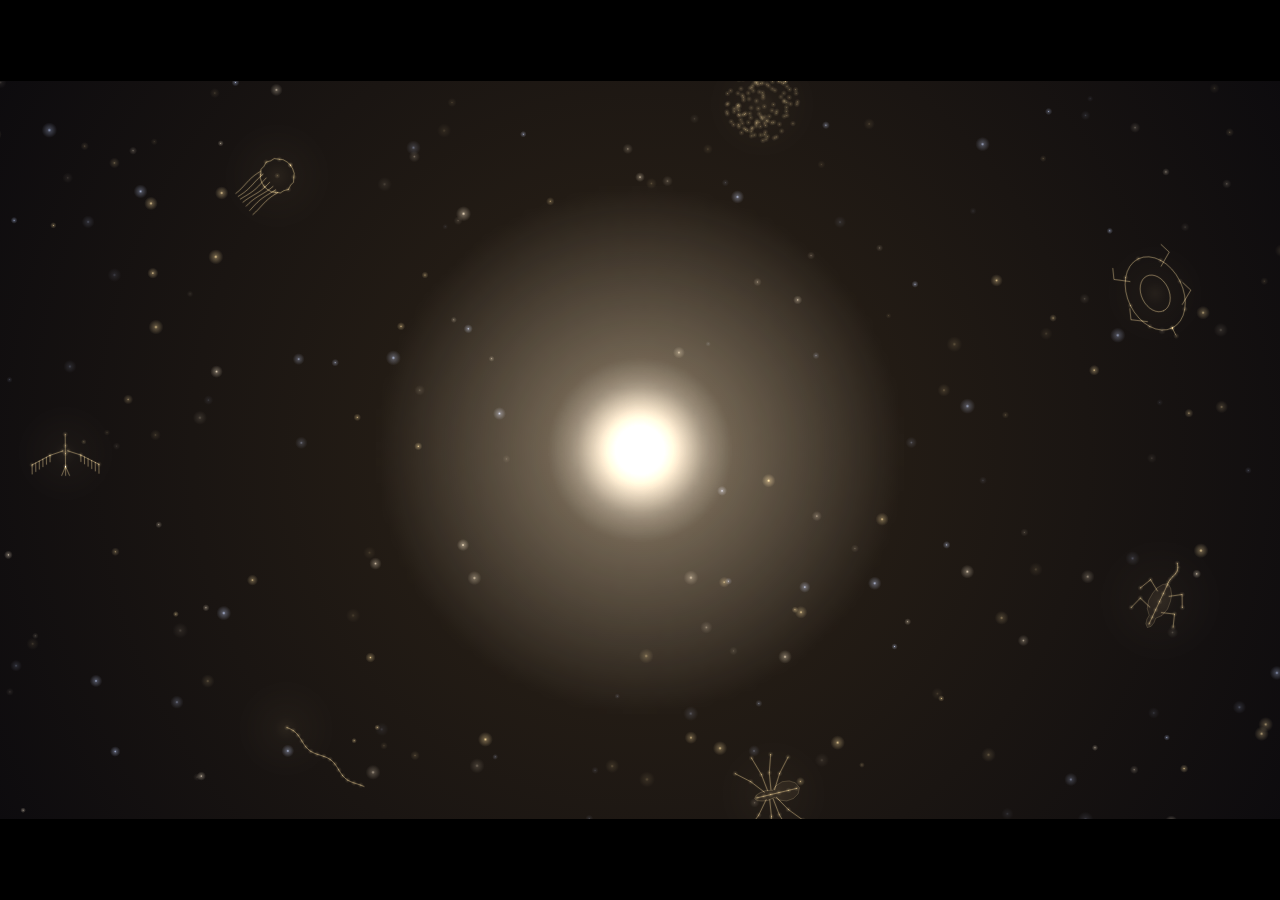
==== index.html @ 72fc94ed "v2.4 · point 2 : les sous-factions En plus de son type, chaque village a sa sous-faction (factions.j" ====
<!DOCTYPE html>
<html lang="fr">
<head>
  <meta charset="UTF-8">
  <meta name="viewport" content="width=device-width, initial-scale=1, viewport-fit=cover, user-scalable=no">
  <meta name="theme-color" content="#000000">
  <title>Le Vide</title>
  <link rel="stylesheet" href="style.css">
</head>
<body class="launching">
  <canvas id="view"></canvas>
  <div id="vignette" aria-hidden="true"></div>

  <div id="intro" class="hidden" aria-hidden="true">
    <div class="title">le vide</div>
    <div class="hint">
      <span class="for-mouse">maintiens le clic pour te déplacer</span>
      <span class="for-touch">maintiens le doigt pour te déplacer</span>
    </div>
  </div>

  <div id="hud" class="hidden">
    <div id="light"><span class="glyph">✦</span><span id="light-amount">0</span></div>
    <div id="light-rate"><span id="rate-amount">0,0</span> / s<span id="place"></span></div>
    <div id="echoes" class="hidden"><span class="glyph">◆</span><span id="echo-amount">0</span></div>
    <div id="memories" class="hidden"><span class="glyph">✧</span><span id="memory-amount">0</span></div>
    <div id="war" class="hidden"></div>
  </div>

  <div id="boss" class="hidden" aria-live="polite">
    <div class="boss-name" id="boss-name"></div>
    <div class="boss-seals" id="boss-seals"></div>
    <div class="boss-stagger"><span id="boss-stagger"></span></div>
  </div>

  <div id="orders" class="hidden" role="group" aria-label="Ordres de l’armée">
    <span class="orders-label">armée</span>
    <button type="button" data-posture="garde" title="Garder le territoire (G)">garder</button>
    <button type="button" data-posture="escorte" title="Escorter ta lumière (E)">escorter</button>
    <button type="button" data-posture="chasse" title="Chasser les ombres au loin (C)">chasser</button>
    <button type="button" data-posture="siege" class="hidden" title="Assiéger la base d’ombre ou le colosse le plus proche (B)">assiéger</button>
  </div>

  <button id="pulse-btn" class="hidden" type="button" aria-label="Pulsation (Espace)">
    <svg viewBox="0 0 64 64" aria-hidden="true">
      <circle class="track" cx="32" cy="32" r="29"></circle>
      <circle class="ring" id="pulse-ring" cx="32" cy="32" r="29"></circle>
    </svg>
    <span class="core"></span>
    <span class="key">espace</span>
  </button>

  <!-- Capacités de la lumière : un bouton chacune, au-dessus de la pulsation, dès qu'elle est acquise. -->
  <div id="abilities">
    <button type="button" class="ability hidden" data-ability="dash" title="Ruée (Maj)" aria-label="Ruée (Maj)">»</button>
    <button type="button" class="ability hidden" data-ability="beacon" title="Fanal (F)" aria-label="Fanal (F)">✧</button>
    <button type="button" class="ability hidden" data-ability="recall" title="Retour (R)" aria-label="Retour (R)">⌂</button>
  </div>

  <aside id="shop" class="hidden" aria-label="Améliorations">
    <nav id="shop-tabs"></nav>
    <ol id="shop-list"></ol>
  </aside>

  <div id="toast" aria-live="polite"></div>

  <div id="zone-banner" aria-live="polite">
    <div class="zone-name" id="zone-name"></div>
    <div class="zone-desc" id="zone-desc"></div>
  </div>

  <div id="map" class="overlay" hidden>
    <div class="map-card" role="dialog" aria-label="Carte">
      <div class="map-view">
        <canvas id="map-canvas"></canvas>
        <div id="map-actions" class="map-actions" hidden>
          <div class="map-actions-head"><span id="exp-target"></span><button id="exp-close" type="button" aria-label="Fermer">×</button></div>
          <div class="map-actions-row">
            <button id="exp-scouts" type="button">éclaireurs</button>
            <button id="exp-scholars" type="button" hidden>érudits</button>
            <label class="exp-escort"><input id="exp-escort" type="checkbox"> escorte</label>
          </div>
          <div class="map-actions-row" id="exp-colons"></div>
          <div class="map-actions-row" id="exp-sappers"></div>
          <div id="exp-status" class="exp-status"></div>
        </div>
      </div>
      <div id="map-legend" class="map-legend"></div>
      <div class="menu-actions">
        <span class="version">régions explorées · M pour fermer</span>
        <button id="map-close" type="button">fermer</button>
      </div>
    </div>
  </div>

  <button id="map-btn" class="hidden" type="button" aria-label="Carte (M)" title="Carte (M)"><span></span></button>

  <div id="away" class="overlay" hidden>
    <div class="menu-card" role="dialog" aria-label="Pendant ton absence">
      <h2>Pendant ton absence</h2>
      <p class="version" id="away-duration"></p>
      <ul id="away-lines" class="away-lines"></ul>
      <div class="menu-actions">
        <span></span>
        <button id="away-close" type="button">reprendre</button>
      </div>
    </div>
  </div>

  <button id="menu-btn" type="button" aria-label="Menu" aria-expanded="false"><span></span></button>

  <div id="menu" hidden>
    <div class="menu-card" role="dialog" aria-label="Menu">
      <h1>Le Vide</h1>
      <p class="version">version <span id="version"></span></p>

      <dl class="controls">
        <dt>se déplacer</dt><dd>maintenir le clic ou le doigt · ZQSD, WASD ou flèches</dd>
        <dt>pulsation</dt><dd>Espace ou le bouton rond</dd>
        <dt>acheter</dt><dd>clic ou touches 1 à 9 · Tab : onglet suivant</dd>
        <dt>armée</dt><dd>G garder · E escorter · C chasser · B assiéger</dd>
        <dt>carte</dt><dd>M</dd>
        <dt>zoom</dt><dd>molette, deux doigts, + / −</dd>
        <dt>capacités</dt><dd>Maj ruée · F fanal · R retour</dd>
        <dt>expéditions</dt><dd>toucher un point de la carte (le repaire d’un colosse : des érudits pour l’étudier)</dd>
        <dt>tableaux</dt><dd>un toucher, Échap ou Espace pour passer</dd>
        <dt>menu</dt><dd>Échap</dd>
      </dl>

      <div class="sound-row">
        <button id="sound-toggle" type="button">son : activé</button>
        <input id="sound-volume" type="range" min="0" max="1" step="0.05" aria-label="Volume">
      </div>
      <div class="sound-row">
        <button id="shake-toggle" type="button">secousses, éclairs : normaux</button>
        <button id="cinema-toggle" type="button">tableaux : joués</button>
      </div>

      <details class="journal transfer">
        <summary>sauvegarde · exporter, importer</summary>
        <textarea id="transfer-code" rows="3" spellcheck="false" autocomplete="off"
          placeholder="colle ici un code de sauvegarde"></textarea>
        <div class="transfer-row">
          <button id="export-btn" type="button">exporter</button>
          <button id="import-btn" type="button">importer</button>
          <span id="transfer-status" aria-live="polite"></span>
        </div>
      </details>

      <details class="journal">
        <summary id="journal-title">journal</summary>
        <ol id="journal-list"></ol>
      </details>

      <details class="journal" id="tableaux" hidden>
        <summary id="tableaux-title">tableaux</summary>
        <div id="tableaux-list" class="tableaux-list"></div>
      </details>

      <p id="menu-stats" class="menu-stats"></p>
      <p id="save-status" class="save-status"></p>

      <div class="menu-actions">
        <button id="menu-reset" type="button" class="danger">recommencer</button>
        <button id="menu-close" type="button">reprendre</button>
      </div>
    </div>
  </div>

  <!-- Logique pure (testée par tests/run.js) -->
  <!-- Tableaux (cinématiques) : par-dessus tout, le temps qu'ils jouent. -->
  <canvas id="cinema" hidden></canvas>

  <script src="src/core/vide.js"></script>
  <script src="src/core/util.js"></script>
  <script src="src/core/config.js"></script>
  <script src="src/core/state.js"></script>
  <script src="src/core/wallet.js"></script>
  <script src="src/core/catalog.js"></script>
  <script src="src/core/upgrades.js"></script>
  <script src="src/core/stats.js"></script>
  <script src="src/core/economy.js"></script>
  <script src="src/core/territory.js"></script>
  <script src="src/core/villages.js"></script>
  <script src="src/core/factions.js"></script>
  <script src="src/core/zones.js"></script>
  <script src="src/core/buildings.js"></script>
  <script src="src/core/ouvrages.js"></script>
  <script src="src/core/structures.js"></script>
  <script src="src/core/plan.js"></script>
  <script src="src/core/walls.js"></script>
  <script src="src/core/field.js"></script>
  <script src="src/core/garden.js"></script>
  <script src="src/core/species.js"></script>
  <script src="src/core/grid.js"></script>
  <script src="src/core/colony.js"></script>
  <script src="src/core/steward.js"></script>
  <script src="src/core/roads.js"></script>
  <script src="src/core/trade.js"></script>
  <script src="src/core/cities.js"></script>
  <script src="src/core/expeditions.js"></script>
  <script src="src/core/abilities.js"></script>
  <script src="src/core/nests.js"></script>
  <script src="src/core/war.js"></script>
  <script src="src/core/engines.js"></script>
  <script src="src/core/shadows.js"></script>
  <script src="src/core/combat.js"></script>
  <script src="src/core/colossi.js"></script>
  <script src="src/core/colossus.js"></script>
  <script src="src/core/beasts.js"></script>
  <script src="src/core/allies.js"></script>
  <script src="src/core/lore.js"></script>
  <script src="src/core/renaissance.js"></script>
  <script src="src/core/sim.js"></script>
  <script src="src/core/offline.js"></script>
  <script src="src/core/save.js"></script>

  <!-- Navigateur : affichage, contrôles, interface -->
  <script src="src/app/settings.js"></script>
  <script src="src/app/render.js"></script>
  <script src="src/app/draw-territory.js"></script>
  <script src="src/app/draw-roads.js"></script>
  <script src="src/app/draw-colony.js"></script>
  <script src="src/app/draw-structures.js"></script>
  <script src="src/app/draw-walls.js"></script>
  <script src="src/app/draw-combat.js"></script>
  <script src="src/app/draw-colossus.js"></script>
  <script src="src/app/draw-beasts.js"></script>
  <script src="src/app/draw-abilities.js"></script>
  <script src="src/app/draw-nests.js"></script>
  <script src="src/app/draw-engines.js"></script>
  <script src="src/app/input.js"></script>
  <script src="src/app/ui.js"></script>
  <script src="src/app/storage.js"></script>
  <script src="src/app/menu.js"></script>
  <script src="src/app/away.js"></script>
  <script src="src/app/map.js"></script>
  <script src="src/app/audio.js"></script>
  <script src="src/app/intro.js"></script>
  <script src="src/app/scenes.js"></script>
  <script src="src/app/cinema.js"></script>
  <script src="src/app/main.js"></script>
</body>
</html>
---- style.css ----
:root {
  --bg: #000;
  --text: rgba(255, 255, 255, 0.82);
  --dim: rgba(255, 255, 255, 0.45);
  --faint: rgba(255, 255, 255, 0.12);
  --light: #e8f4ff;
  --rare: #ffd98a;
}

* { box-sizing: border-box; }

html, body {
  margin: 0;
  height: 100%;
  overflow: hidden;
  background: var(--bg);
  color: var(--text);
  font-family: system-ui, -apple-system, "Segoe UI", sans-serif;
  font-weight: 300;
  letter-spacing: 0.04em;
  user-select: none;
  -webkit-user-select: none;
  -webkit-tap-highlight-color: transparent;
}

.hidden {
  opacity: 0 !important;
  pointer-events: none !important;
}

[hidden] { display: none !important; }

button { font: inherit; letter-spacing: inherit; }

/* --- Ambiance --- */

#vignette {
  position: fixed;
  inset: 0;
  pointer-events: none;
  background: radial-gradient(ellipse at center, transparent 55%, rgba(0, 0, 0, 0.55) 100%);
}

#cinema {
  position: fixed;
  inset: 0;
  width: 100%;
  height: 100%;
  z-index: 1000;
  background: #000;
  cursor: pointer;
  touch-action: none;
}

.tableaux-list {
  display: flex;
  flex-wrap: wrap;
  gap: 6px;
  margin-top: 8px;
}

#intro {
  position: fixed;
  inset: 0;
  text-align: center;
  pointer-events: none;
  transition: opacity 2.5s ease;
}

#intro .title {
  position: absolute;
  left: 0;
  right: 0;
  top: 22%;
  font-size: clamp(1.8rem, 6vw, 3rem);
  font-weight: 200;
  letter-spacing: 0.6em;
  margin-right: -0.6em; /* compense l'espacement après la dernière lettre pour bien centrer */
  color: var(--light);
  opacity: 0.75;
  animation: intro-title 5s ease both;
}

#intro .hint {
  position: absolute;
  left: 0;
  right: 0;
  bottom: 24%;
  font-size: 0.85rem;
  color: var(--dim);
  animation: intro-hint 6s ease both;
}

#intro.returning .hint { display: none; }

/* Pendant l'éveil (animation de lancement), seule la scène compte. */
body.launching > :not(#view):not(#vignette):not(#cinema) {
  opacity: 0 !important;
  pointer-events: none !important;
}
body.launching #intro .title,
body.launching #intro .hint { animation: none; }

/* Pendant une dispersion, l'interface s'efface ; seul le message reste, dans le noir. */
body.dispersing > :not(#view):not(#vignette):not(#toast):not(#cinema) {
  opacity: 0 !important;
  pointer-events: none !important;
  transition: opacity 0.5s ease !important;
}

#intro .for-touch { display: none; }

@media (hover: none) {
  #intro .for-mouse { display: none; }
  #intro .for-touch { display: inline; }
}

@keyframes intro-title {
  from { opacity: 0; letter-spacing: 0.9em; }
  to { opacity: 0.75; }
}

@keyframes intro-hint {
  0%, 45% { opacity: 0; }
  100% { opacity: 1; }
}

/* --- Compteur de lumière --- */

#hud {
  position: fixed;
  top: max(18px, env(safe-area-inset-top));
  left: max(22px, env(safe-area-inset-left));
  pointer-events: none;
  transition: opacity 2.5s ease;
}

#light {
  font-size: 1.7rem;
  color: var(--light);
  text-shadow: 0 0 18px rgba(214, 234, 255, 0.45);
  font-variant-numeric: tabular-nums;
}

#light .glyph {
  font-size: 0.75em;
  margin-right: 0.45em;
  opacity: 0.6;
}

#light-rate {
  margin-top: 2px;
  font-size: 0.8rem;
  color: var(--dim);
  font-variant-numeric: tabular-nums;
}

/* Le village où l'on se trouve, et ses ressources. */
#place:not(:empty)::before { content: ' · '; }
#place .res { margin-left: 0.6em; }

#echoes {
  margin-top: 6px;
  font-size: 1rem;
  color: #c9b4ff;
  text-shadow: 0 0 14px rgba(150, 100, 255, 0.5);
  font-variant-numeric: tabular-nums;
  transition: opacity 2s ease;
}

#memories {
  margin-top: 4px;
  font-size: 1rem;
  color: #ffe2a6;
  text-shadow: 0 0 14px rgba(255, 210, 140, 0.5);
  font-variant-numeric: tabular-nums;
  transition: opacity 2s ease;
}

/* La guerre, une fois ouverte : un mot, discret. */
#war {
  margin-top: 6px;
  font-size: 0.75rem;
  letter-spacing: 0.08em;
  color: #a98be0;
  text-shadow: 0 0 12px rgba(130, 80, 230, 0.5);
  transition: opacity 2s ease;
}

#memories .glyph,
#echoes .glyph {
  font-size: 0.75em;
  margin-right: 0.5em;
  opacity: 0.7;
}

/* --- Combat contre un colosse --- */

#boss {
  position: fixed;
  top: max(16px, env(safe-area-inset-top));
  left: 50%;
  transform: translateX(-50%);
  width: min(320px, calc(100% - 200px));
  text-align: center;
  pointer-events: none;
  transition: opacity 1.5s ease;
}

.boss-name {
  font-size: 0.95rem;
  letter-spacing: 0.35em;
  margin-right: -0.35em;
  color: #ffe2a6;
  text-shadow: 0 0 14px rgba(255, 210, 140, 0.5);
}

.boss-seals {
  margin-top: 4px;
  font-size: 0.8rem;
  letter-spacing: 0.4em;
  color: #ffe2a6;
}

.boss-seals .broken { opacity: 0.25; }
.boss-seals .active { text-shadow: 0 0 8px #ffd98a; }
.boss-seals .veiled { opacity: 0.45; color: #a9b0cf; }

/* Jauge : quand elle est pleine, le colosse plie le genou. */
.boss-stagger {
  height: 2px;
  margin-top: 6px;
  background: rgba(255, 255, 255, 0.1);
  border-radius: 2px;
  overflow: hidden;
}

.boss-stagger span {
  display: block;
  height: 100%;
  width: 0;
  background: #ffe2a6;
  transition: width 0.2s;
}

/* --- Ordres de l'armée --- */

#orders {
  position: fixed;
  top: calc(max(18px, env(safe-area-inset-top)) + 124px);
  left: max(22px, env(safe-area-inset-left));
  display: flex;
  align-items: center;
  gap: 2px;
  font-size: 0.75rem;
  transition: opacity 2s ease;
}

.orders-label {
  margin-right: 6px;
  color: var(--dim);
}

#orders button {
  padding: 3px 8px;
  border: 1px solid transparent;
  border-radius: 999px;
  background: none;
  color: var(--dim);
  cursor: pointer;
}

#orders button:hover { color: var(--text); }
#orders button.active { color: var(--text); border-color: rgba(255, 240, 200, 0.4); }

/* --- Pulsation --- */

#pulse-btn {
  position: fixed;
  left: max(22px, env(safe-area-inset-left));
  bottom: max(22px, env(safe-area-inset-bottom));
  width: 64px;
  height: 64px;
  padding: 0;
  border: 0;
  border-radius: 50%;
  background: rgba(0, 0, 0, 0.5);
  color: var(--dim);
  cursor: pointer;
  transition: opacity 2.5s ease;
}

/* Capacités : de petits boutons ronds, en colonne au-dessus de la pulsation ; la recharge remplit le cercle. */
#abilities {
  position: fixed;
  left: calc(max(22px, env(safe-area-inset-left)) + 11px);
  bottom: calc(max(22px, env(safe-area-inset-bottom)) + 74px);
  display: flex;
  flex-direction: column-reverse;
  gap: 8px;
}

.ability {
  --ready: 1;
  width: 42px;
  height: 42px;
  padding: 0;
  border: 1px solid var(--faint);
  border-radius: 50%;
  background:
    conic-gradient(rgba(214, 234, 255, 0.16) calc(var(--ready) * 360deg), transparent 0),
    rgba(0, 0, 0, 0.5);
  color: var(--dim);
  font-size: 1rem;
  cursor: pointer;
  transition: opacity 1.5s ease, color 0.3s;
}

.ability.hidden,
#orders button.hidden { display: none; }
.ability.ready { color: var(--light); border-color: rgba(214, 234, 255, 0.4); }

#pulse-btn svg {
  position: absolute;
  inset: 0;
  transform: rotate(-90deg);
}

#pulse-btn circle {
  fill: none;
  stroke-width: 1.5;
}

#pulse-btn .track { stroke: var(--faint); }

#pulse-btn .ring {
  stroke: rgba(214, 234, 255, 0.5);
  stroke-dasharray: 182.21;
  stroke-linecap: round;
}

#pulse-btn .core {
  position: absolute;
  inset: 24px;
  border-radius: 50%;
  border: 1px solid rgba(255, 255, 255, 0.2);
  transition: background 0.4s, box-shadow 0.4s, border-color 0.4s;
}

#pulse-btn.ready .ring { stroke: rgba(214, 234, 255, 0.9); }

#pulse-btn.ready .core {
  background: rgba(214, 234, 255, 0.85);
  border-color: transparent;
  box-shadow: 0 0 18px rgba(214, 234, 255, 0.7);
  animation: ready 2.4s ease-in-out infinite;
}

#pulse-btn .key {
  position: absolute;
  top: 100%;
  left: 50%;
  transform: translateX(-50%);
  margin-top: 4px;
  font-size: 0.68rem;
  opacity: 0.35;
}

@keyframes ready {
  50% { box-shadow: 0 0 28px rgba(214, 234, 255, 0.95); }
}

@media (hover: none) {
  #pulse-btn .key { display: none; }
}

/* --- Boutique (améliorations, foyer, êtres…) --- */

#shop {
  position: fixed;
  top: 50%;
  right: max(18px, env(safe-area-inset-right));
  transform: translateY(-50%);
  width: 260px;
  max-height: calc(100% - 140px);
  display: flex;
  flex-direction: column;
  transition: opacity 2.5s ease;
}

#shop-tabs {
  display: flex;
  flex-wrap: wrap;
  gap: 2px;
  margin-bottom: 10px;
}

.tab {
  position: relative;
  padding: 4px 7px;
  border: 0;
  border-bottom: 1px solid transparent;
  background: none;
  color: var(--dim);
  font-size: 0.78rem;
  cursor: pointer;
  transition: color 0.3s, border-color 0.3s;
  animation: reveal 1.6s ease both;
}

.tab:hover { color: var(--text); }
.tab.active { color: var(--light); border-bottom-color: rgba(214, 234, 255, 0.5); }

/* Point discret : un achat est possible dans cet onglet. */
.tab.notify::after {
  position: absolute;
  top: 3px;
  right: 2px;
  width: 4px;
  height: 4px;
  border-radius: 50%;
  background: var(--light);
  box-shadow: 0 0 6px var(--light);
  content: "";
}

#shop-list {
  list-style: none;
  margin: 0 -16px 0 -24px;
  /* Marges pour que la clé clavier (à gauche) et l'éclat d'achat ne soient pas rognés. */
  padding: 8px 16px 8px 24px;
  display: flex;
  flex-direction: column;
  gap: 8px;
  overflow-y: auto;
  scrollbar-width: none;
}

#shop-list li {
  animation: reveal 1.6s ease both;
}

.item {
  position: relative;
  width: 100%;
  display: grid;
  grid-template-columns: 1fr auto;
  grid-template-areas:
    "name label"
    "effect cost";
  gap: 3px 12px;
  padding: 10px 12px 10px 14px;
  text-align: left;
  color: var(--dim);
  background: rgba(0, 0, 0, 0.6);
  -webkit-backdrop-filter: blur(3px);
  backdrop-filter: blur(3px);
  border: 1px solid var(--faint);
  border-radius: 10px;
  white-space: nowrap;
  cursor: pointer;
  transition: color 0.4s, border-color 0.4s, background 0.2s, opacity 0.4s;
}

.item.affordable {
  color: var(--text);
  border-color: rgba(255, 255, 255, 0.32);
}

.item.affordable:hover { background: rgba(28, 30, 34, 0.75); }
.item:not(.affordable) { cursor: default; }
.item.maxed { opacity: 0.45; }
.item.blocked .cost { font-style: italic; opacity: 0.8; }
.item.bought { animation: bought 0.5s ease; }

.item .name { grid-area: name; }
.item .label { grid-area: label; font-size: 0.75rem; opacity: 0.7; align-self: center; }
.item .effect { grid-area: effect; font-size: 0.78rem; opacity: 0.75; font-variant-numeric: tabular-nums; }
.item .cost { grid-area: cost; font-size: 0.78rem; text-align: right; font-variant-numeric: tabular-nums; }
.item.affordable .cost { color: var(--light); }

/* Rappel de la touche clavier, inutile sur écran tactile. */
.item .key {
  position: absolute;
  top: 50%;
  left: -20px;
  transform: translateY(-50%);
  font-size: 0.7rem;
  opacity: 0.35;
}

@media (hover: none) {
  .item .key { display: none; }
}

@keyframes reveal {
  from { opacity: 0; transform: translateX(12px); }
  to { opacity: 1; transform: none; }
}

@keyframes bought {
  0% { box-shadow: 0 0 0 0 rgba(214, 234, 255, 0.6); }
  100% { box-shadow: 0 0 0 14px rgba(214, 234, 255, 0); }
}

/* Petit écran : la boutique passe en bas, sur une ligne qui défile. */
@media (max-width: 640px) {
  #shop {
    top: auto;
    bottom: max(12px, env(safe-area-inset-bottom));
    left: 10px;
    right: 10px;
    width: auto;
    transform: none;
  }
  #shop-tabs { margin-bottom: 6px; }
  /* La barre du colosse passe sous le compteur de lumière. */
  #boss {
    top: calc(max(16px, env(safe-area-inset-top)) + 84px);
    width: calc(100% - 40px);
  }
  #shop-list {
    flex-direction: row;
    overflow-x: auto;
    overflow-y: hidden;
    padding: 4px 2px;
    margin: 0;
  }
  #pulse-btn {
    left: auto;
    right: 14px;
    bottom: calc(max(12px, env(safe-area-inset-bottom)) + 112px);
  }
  #abilities {
    left: auto;
    right: 25px;
    bottom: calc(max(12px, env(safe-area-inset-bottom)) + 186px);
  }
  #shop-list li { flex: 0 0 auto; min-width: 150px; }
  .item { padding: 8px 10px; }
  @keyframes reveal {
    from { opacity: 0; transform: translateY(10px); }
    to { opacity: 1; transform: none; }
  }
}

/* --- Bannière de zone --- */

#zone-banner {
  position: fixed;
  left: 0;
  right: 0;
  top: 18%;
  text-align: center;
  pointer-events: none;
  opacity: 0;
}

#zone-banner.shown { animation: banner 5s ease both; }

#zone-banner .zone-name {
  font-size: clamp(1.4rem, 4vw, 2.2rem);
  font-weight: 200;
  letter-spacing: 0.45em;
  margin-right: -0.45em;
  color: var(--zone, var(--light));
  text-shadow: 0 0 24px #000;
}

#zone-banner .zone-desc {
  margin-top: 10px;
  font-size: 0.85rem;
  color: var(--dim);
  text-shadow: 0 0 10px #000;
}

@keyframes banner {
  0% { opacity: 0; transform: translateY(6px); }
  15%, 70% { opacity: 1; transform: none; }
  100% { opacity: 0; }
}

/* --- Carte --- */

#map-btn {
  position: fixed;
  top: max(14px, env(safe-area-inset-top));
  right: calc(max(14px, env(safe-area-inset-right)) + 42px);
  width: 40px;
  height: 40px;
  padding: 0;
  border: 0;
  background: none;
  cursor: pointer;
  opacity: 0.35;
  transition: opacity 0.3s;
}

#map-btn:hover { opacity: 0.85; }

/* Un cercle et un point : la carte. */
#map-btn span {
  position: absolute;
  inset: 12px;
  border: 1px solid #fff;
  border-radius: 50%;
}

#map-btn span::after {
  position: absolute;
  top: 50%;
  left: 50%;
  width: 3px;
  height: 3px;
  margin: -1.5px 0 0 -1.5px;
  border-radius: 50%;
  background: #fff;
  content: "";
}

.map-card {
  padding: 16px;
  border: 1px solid var(--faint);
  border-radius: 14px;
  background: #050506;
}

#map-canvas {
  display: block;
  border-radius: 8px;
  cursor: crosshair;
}

/* Expéditions : un petit panneau au bas de la carte, vers le point touché. */
.map-view { position: relative; }

.map-actions {
  position: absolute;
  left: 8px;
  right: 8px;
  bottom: 8px;
  padding: 10px 12px;
  border: 1px solid var(--faint);
  border-radius: 10px;
  background: rgba(5, 5, 6, 0.9);
  font-size: 0.8rem;
}

.map-actions-head {
  display: flex;
  justify-content: space-between;
  align-items: center;
  color: var(--dim);
}

.map-actions-head button {
  border: none;
  background: none;
  color: var(--dim);
  font-size: 1.1rem;
  cursor: pointer;
}

.map-actions-row {
  display: flex;
  flex-wrap: wrap;
  align-items: center;
  gap: 6px 8px;
  margin-top: 8px;
}

.map-actions-row button {
  padding: 4px 10px;
  border: 1px solid var(--faint);
  border-radius: 999px;
  background: none;
  color: var(--text);
  font-size: 0.78rem;
  cursor: pointer;
}

.map-actions-row button:disabled { opacity: 0.35; cursor: default; }
.map-actions-row .label { color: var(--dim); }
.exp-escort { color: var(--dim); }
.exp-escort input { accent-color: #d6eaff; vertical-align: -2px; }
.exp-status { margin-top: 6px; min-height: 1em; color: var(--dim); font-size: 0.75rem; }

.map-legend {
  display: flex;
  flex-wrap: wrap;
  gap: 6px 16px;
  margin-top: 12px;
  font-size: 0.8rem;
  color: var(--dim);
}

.map-legend i {
  display: inline-block;
  width: 8px;
  height: 8px;
  margin-right: 6px;
  border-radius: 50%;
}

/* --- Menu --- */

#menu-btn {
  position: fixed;
  top: max(14px, env(safe-area-inset-top));
  right: max(14px, env(safe-area-inset-right));
  width: 40px;
  height: 40px;
  padding: 0;
  border: 0;
  background: none;
  cursor: pointer;
  opacity: 0.35;
  transition: opacity 0.3s;
}

#menu-btn:hover,
#menu-btn[aria-expanded="true"] { opacity: 0.85; }

/* Trois traits fins dessinés en CSS. */
#menu-btn span,
#menu-btn span::before,
#menu-btn span::after {
  position: absolute;
  left: 11px;
  width: 18px;
  height: 1px;
  background: #fff;
  content: "";
}
#menu-btn span { top: 20px; }
#menu-btn span::before { top: -6px; left: 0; }
#menu-btn span::after { top: 6px; left: 0; }

#menu,
.overlay {
  position: fixed;
  inset: 0;
  display: grid;
  place-items: center;
  padding: 20px;
  background: rgba(0, 0, 0, 0.72);
  overflow-y: auto; /* petit écran : la carte défile au lieu d'être coupée */
  animation: fade 0.3s ease;
}

.menu-card {
  width: min(440px, 100%);
  padding: 28px 28px 22px;
  border: 1px solid var(--faint);
  border-radius: 14px;
  background: #050506;
}

.menu-card h2 {
  margin: 0;
  font-weight: 200;
  font-size: 1.3rem;
  letter-spacing: 0.12em;
  color: var(--light);
}

.away-lines {
  margin: 0;
  padding: 0;
  list-style: none;
  display: flex;
  flex-direction: column;
  gap: 8px;
  font-size: 0.9rem;
}

/* Messages discrets au bas de l'écran. */
#toast {
  position: fixed;
  left: 50%;
  bottom: max(28px, env(safe-area-inset-bottom));
  transform: translate(-50%, 8px);
  max-width: min(520px, calc(100% - 40px));
  text-align: center;
  font-size: 0.9rem;
  color: var(--text);
  text-shadow: 0 0 12px #000, 0 0 4px #000;
  pointer-events: none;
  opacity: 0;
  transition: opacity 0.6s ease, transform 0.6s ease;
}

#toast.shown {
  opacity: 1;
  transform: translate(-50%, 0);
}

@media (max-width: 640px) {
  /* Sur téléphone, le haut est occupé par le compteur et les ordres : messages et bannière plus bas. */
  #toast {
    top: calc(max(14px, env(safe-area-inset-top)) + 172px);
    bottom: auto;
  }
  #zone-banner { top: 34%; }
  #boss { width: calc(100% - 150px); }
}

.menu-card h1 {
  margin: 0;
  font-weight: 200;
  font-size: 1.8rem;
  letter-spacing: 0.2em;
  color: var(--light);
}

.menu-card .version {
  margin: 4px 0 20px;
  font-size: 0.75rem;
  color: var(--dim);
}

.controls {
  display: grid;
  grid-template-columns: auto 1fr;
  gap: 6px 16px;
  margin: 0 0 20px;
  font-size: 0.85rem;
}
.controls dt { color: var(--dim); }
.controls dd { margin: 0; }

.sound-row {
  display: flex;
  align-items: center;
  gap: 14px;
  margin: 0 0 14px;
}

.sound-row button {
  padding: 4px 12px;
  border: 1px solid var(--faint);
  border-radius: 999px;
  background: none;
  color: var(--text);
  font-size: 0.8rem;
  cursor: pointer;
}

.sound-row input { flex: 1; accent-color: #d6eaff; }

.transfer textarea {
  display: block;
  width: 100%;
  margin: 10px 0 8px;
  padding: 8px 10px;
  border: 1px solid var(--faint);
  border-radius: 8px;
  background: rgba(255, 255, 255, 0.03);
  color: var(--text);
  font: 0.72rem/1.4 ui-monospace, monospace;
  word-break: break-all;
  resize: vertical;
}

.transfer-row {
  display: flex;
  align-items: center;
  gap: 10px;
}

.transfer-row button {
  padding: 4px 12px;
  border: 1px solid var(--faint);
  border-radius: 999px;
  background: none;
  color: var(--text);
  font-size: 0.8rem;
  cursor: pointer;
}

#transfer-status { font-size: 0.75rem; color: var(--dim); }

.journal {
  margin: 0 0 16px;
  font-size: 0.85rem;
}

.journal summary {
  cursor: pointer;
  color: var(--dim);
}

.journal ol {
  max-height: 180px;
  overflow-y: auto;
  margin: 10px 0 0;
  padding: 0 0 0 4px;
  list-style: none;
  display: flex;
  flex-direction: column;
  gap: 8px;
  font-style: italic;
  color: #ffe9c2;
}

/* Fragments du récit : en italique, dorés, plus longtemps à l'écran. */
#toast.lore {
  font-style: italic;
  color: #ffe9c2;
  font-size: 0.95rem;
}

.menu-stats,
.save-status {
  margin: 0 0 6px;
  font-size: 0.8rem;
  color: var(--dim);
}

.menu-actions {
  display: flex;
  justify-content: space-between;
  gap: 12px;
  margin-top: 22px;
}

.menu-actions button {
  padding: 9px 18px;
  border: 1px solid rgba(255, 255, 255, 0.3);
  border-radius: 999px;
  background: none;
  color: var(--text);
  cursor: pointer;
  transition: background 0.2s;
}
.menu-actions button:hover { background: rgba(255, 255, 255, 0.08); }
.menu-actions .danger { border-color: rgba(255, 140, 140, 0.3); color: rgba(255, 180, 180, 0.8); }

@keyframes fade {
  from { opacity: 0; }
}

#view {
  position: fixed;
  inset: 0;
  width: 100%;
  height: 100%;
  display: block;
  touch-action: none;
  cursor: crosshair;
}
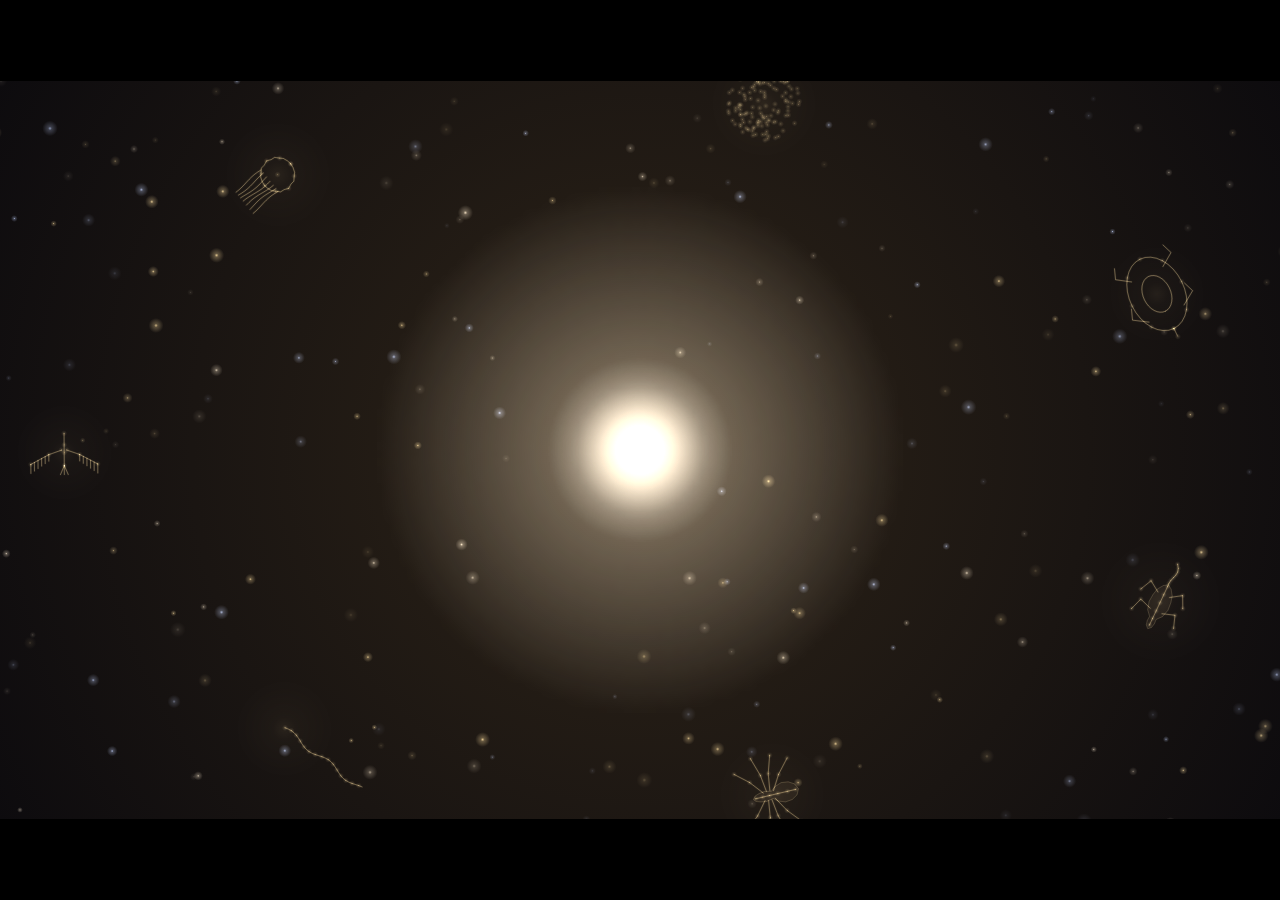
==== commit 98d87446: "v2.4 · point 3 : les créatures intermédiaires Des créatures plus grandes et plus travaillées que les" ====
--- a/index.html
+++ b/index.html
@@ -205,6 +205,7 @@
   <script src="src/core/engines.js"></script>
   <script src="src/core/shadows.js"></script>
   <script src="src/core/combat.js"></script>
+  <script src="src/core/creatures.js"></script>
   <script src="src/core/colossi.js"></script>
   <script src="src/core/colossus.js"></script>
   <script src="src/core/beasts.js"></script>
@@ -223,6 +224,7 @@
   <script src="src/app/draw-colony.js"></script>
   <script src="src/app/draw-structures.js"></script>
   <script src="src/app/draw-walls.js"></script>
+  <script src="src/app/draw-creatures.js"></script>
   <script src="src/app/draw-combat.js"></script>
   <script src="src/app/draw-colossus.js"></script>
   <script src="src/app/draw-beasts.js"></script>
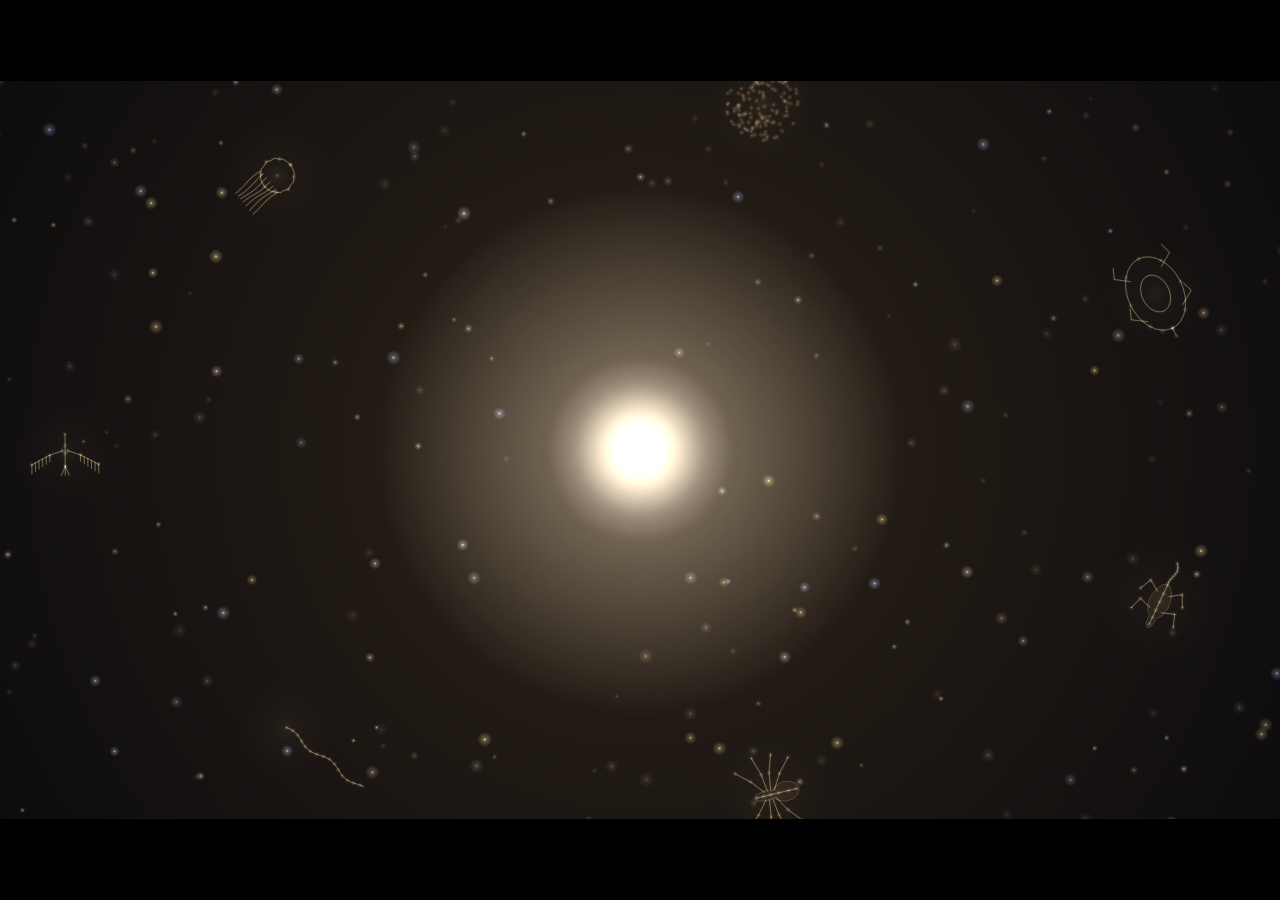
==== commit 1a613337: "v2.4 · points 4 et 5 : la sous-faction village par village, un nouveau menu d'achat Sous-factions (p" ====
--- a/index.html
+++ b/index.html
@@ -57,8 +57,22 @@
     <button type="button" class="ability hidden" data-ability="recall" title="Retour (R)" aria-label="Retour (R)">⌂</button>
   </div>
 
-  <aside id="shop" class="hidden" aria-label="Améliorations">
+  <aside id="shop" class="hidden" aria-label="Achats">
     <nav id="shop-tabs"></nav>
+    <!-- Dans un village : sa fiche (type, sous-faction à changer d'un geste, ce qui le limite). -->
+    <section id="fiche" class="sheet" hidden>
+      <div class="sheet-title" id="fiche-name"></div>
+      <div class="chips" id="fiche-factions"></div>
+      <div class="sheet-info" id="fiche-info"></div>
+    </section>
+    <!-- Hors des villages : une fondation se compose (type, sous-faction), puis se paie. -->
+    <section id="composer" class="sheet" hidden>
+      <div class="sheet-title">Fonder un village</div>
+      <div class="chips" id="compose-types"></div>
+      <div class="chips" id="compose-factions"></div>
+      <div class="sheet-info" id="compose-info"></div>
+      <button type="button" class="item" id="compose-go"><span class="name">Fonder</span><span class="label" id="compose-cost"></span><span class="effect" id="compose-effect"></span></button>
+    </section>
     <ol id="shop-list"></ol>
   </aside>
 
--- a/style.css
+++ b/style.css
@@ -440,6 +440,52 @@
   animation: reveal 1.6s ease both;
 }
 
+/* Titre d'une section de l'onglet. */
+#shop-list li.group {
+  margin: 6px 0 -2px 2px;
+  font-size: 0.68rem;
+  letter-spacing: 0.12em;
+  text-transform: uppercase;
+  color: var(--dim);
+  opacity: 0.7;
+}
+#shop-list li.group:first-child { margin-top: 0; }
+
+/* Fiche du village, compositeur de fondation. */
+.sheet {
+  margin-bottom: 10px;
+  padding: 10px 12px 12px 14px;
+  background: rgba(0, 0, 0, 0.6);
+  -webkit-backdrop-filter: blur(3px);
+  backdrop-filter: blur(3px);
+  border: 1px solid var(--faint);
+  border-radius: 10px;
+  animation: reveal 1.2s ease both;
+}
+.sheet-title { color: var(--light); margin-bottom: 8px; }
+.sheet-info { margin-top: 8px; font-size: 0.74rem; color: var(--dim); line-height: 1.35; white-space: normal; }
+.sheet .item { margin-top: 10px; white-space: normal; }
+
+.chips { display: flex; flex-wrap: wrap; gap: 5px; margin-top: 4px; }
+.chip {
+  --tint: var(--light);
+  padding: 3px 9px;
+  border: 1px solid var(--faint);
+  border-radius: 999px;
+  background: none;
+  color: var(--dim);
+  font: inherit;
+  font-size: 0.74rem;
+  cursor: pointer;
+  transition: color 0.3s, border-color 0.3s, box-shadow 0.3s;
+}
+.chip:hover { color: var(--text); }
+.chip.active {
+  color: var(--tint);
+  border-color: var(--tint);
+  box-shadow: 0 0 10px -2px var(--tint);
+}
+
 .item {
   position: relative;
   width: 100%;
@@ -471,6 +517,9 @@
 .item:not(.affordable) { cursor: default; }
 .item.maxed { opacity: 0.45; }
 .item.blocked .cost { font-style: italic; opacity: 0.8; }
+/* Bloqué : la raison prend la place de l'effet, sur toute la largeur. */
+.item.blocked .effect { display: none; }
+.item.blocked .cost { grid-column: 1 / -1; text-align: left; white-space: normal; }
 .item.bought { animation: bought 0.5s ease; }
 
 .item .name { grid-area: name; }
@@ -537,6 +586,9 @@
     bottom: calc(max(12px, env(safe-area-inset-bottom)) + 186px);
   }
   #shop-list li { flex: 0 0 auto; min-width: 150px; }
+  #shop-list li.group { display: none; }
+  .sheet { margin-bottom: 6px; padding: 8px 10px; }
+  .sheet-info { display: none; }
   .item { padding: 8px 10px; }
   @keyframes reveal {
     from { opacity: 0; transform: translateY(10px); }
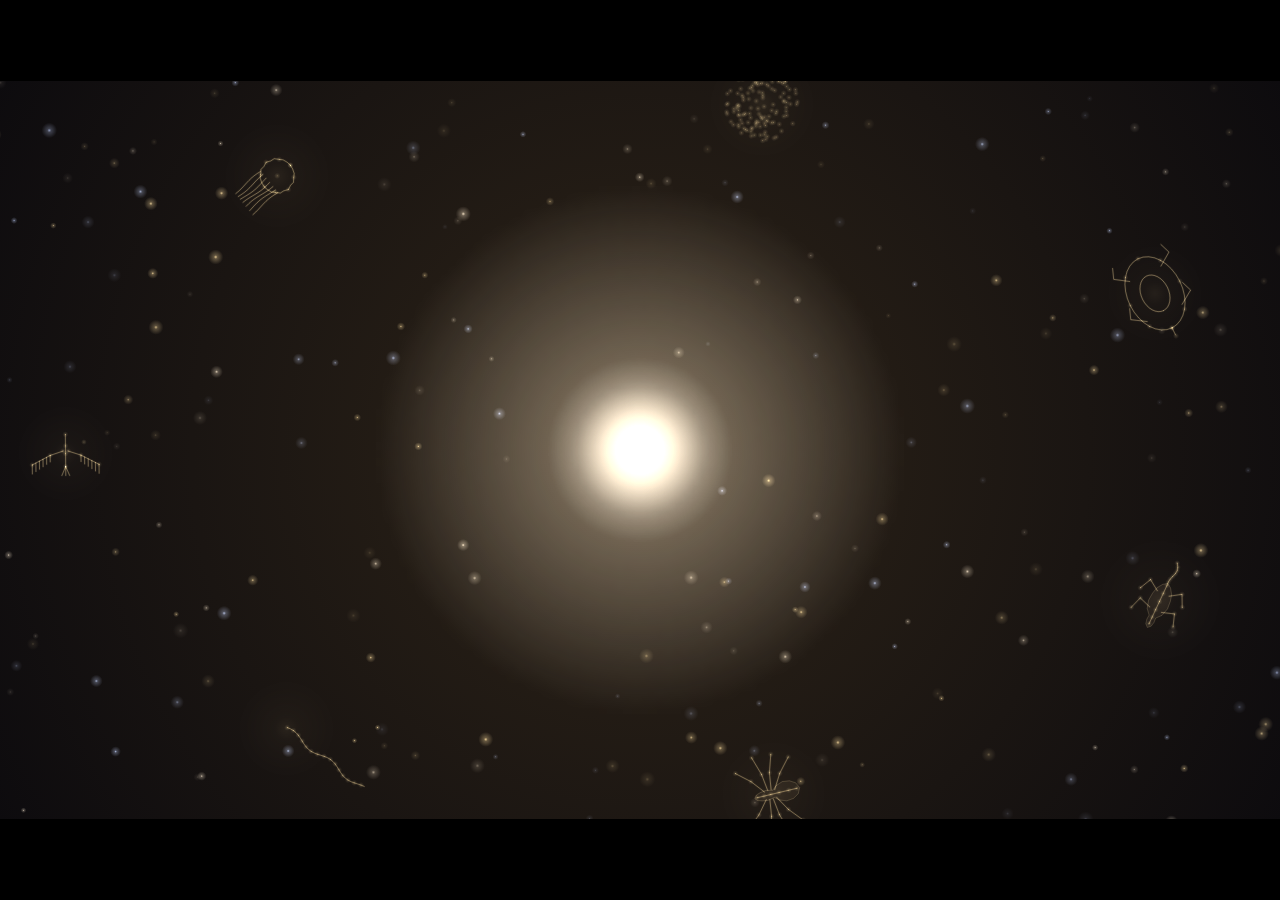
==== commit 6ed6dc13: "v2.5 · point 1 : le cerveau des gouverneurs, et le gouverneur d'un village Un même cerveau pour les " ====
--- a/index.html
+++ b/index.html
@@ -208,6 +208,7 @@
   <script src="src/core/species.js"></script>
   <script src="src/core/grid.js"></script>
   <script src="src/core/colony.js"></script>
+  <script src="src/core/governors.js"></script>
   <script src="src/core/steward.js"></script>
   <script src="src/core/roads.js"></script>
   <script src="src/core/trade.js"></script>
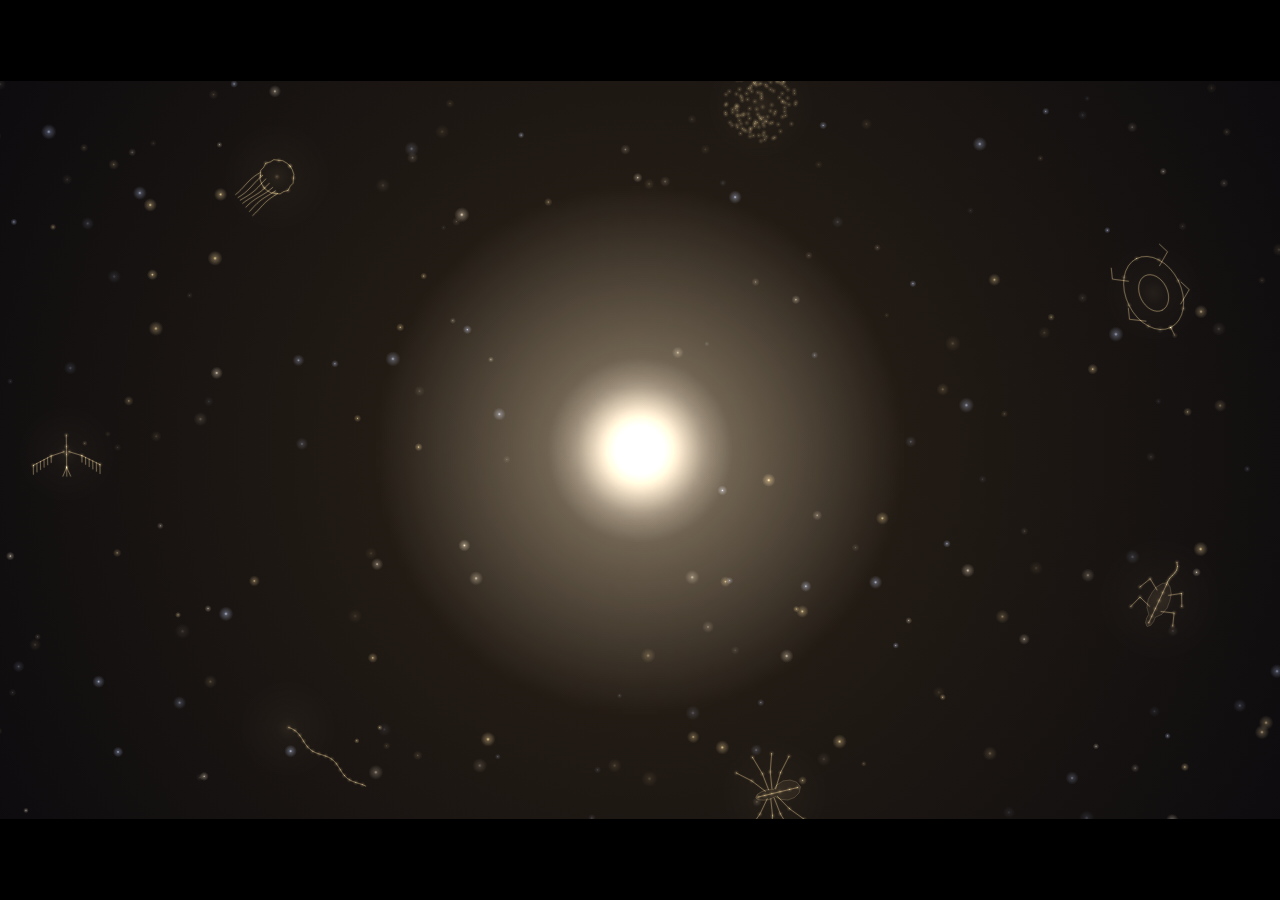
==== commit 60dc7386: "v2.6 · point 1 : les fronts Là où le territoire d'un village touche la noirceur d'une base, les deux" ====
--- a/index.html
+++ b/index.html
@@ -217,6 +217,7 @@
   <script src="src/core/abilities.js"></script>
   <script src="src/core/nests.js"></script>
   <script src="src/core/war.js"></script>
+  <script src="src/core/fronts.js"></script>
   <script src="src/core/engines.js"></script>
   <script src="src/core/shadows.js"></script>
   <script src="src/core/combat.js"></script>
--- a/style.css
+++ b/style.css
@@ -490,7 +490,7 @@
   position: relative;
   width: 100%;
   display: grid;
-  grid-template-columns: 1fr auto;
+  grid-template-columns: minmax(0, 1fr) auto; /* (un effet long passe à la ligne au lieu de pousser le prix dehors) */
   grid-template-areas:
     "name label"
     "effect cost";
@@ -524,7 +524,7 @@
 
 .item .name { grid-area: name; }
 .item .label { grid-area: label; font-size: 0.75rem; opacity: 0.7; align-self: center; }
-.item .effect { grid-area: effect; font-size: 0.78rem; opacity: 0.75; font-variant-numeric: tabular-nums; }
+.item .effect { grid-area: effect; font-size: 0.78rem; opacity: 0.75; font-variant-numeric: tabular-nums; white-space: normal; }
 .item .cost { grid-area: cost; font-size: 0.78rem; text-align: right; font-variant-numeric: tabular-nums; }
 .item.affordable .cost { color: var(--light); }
 
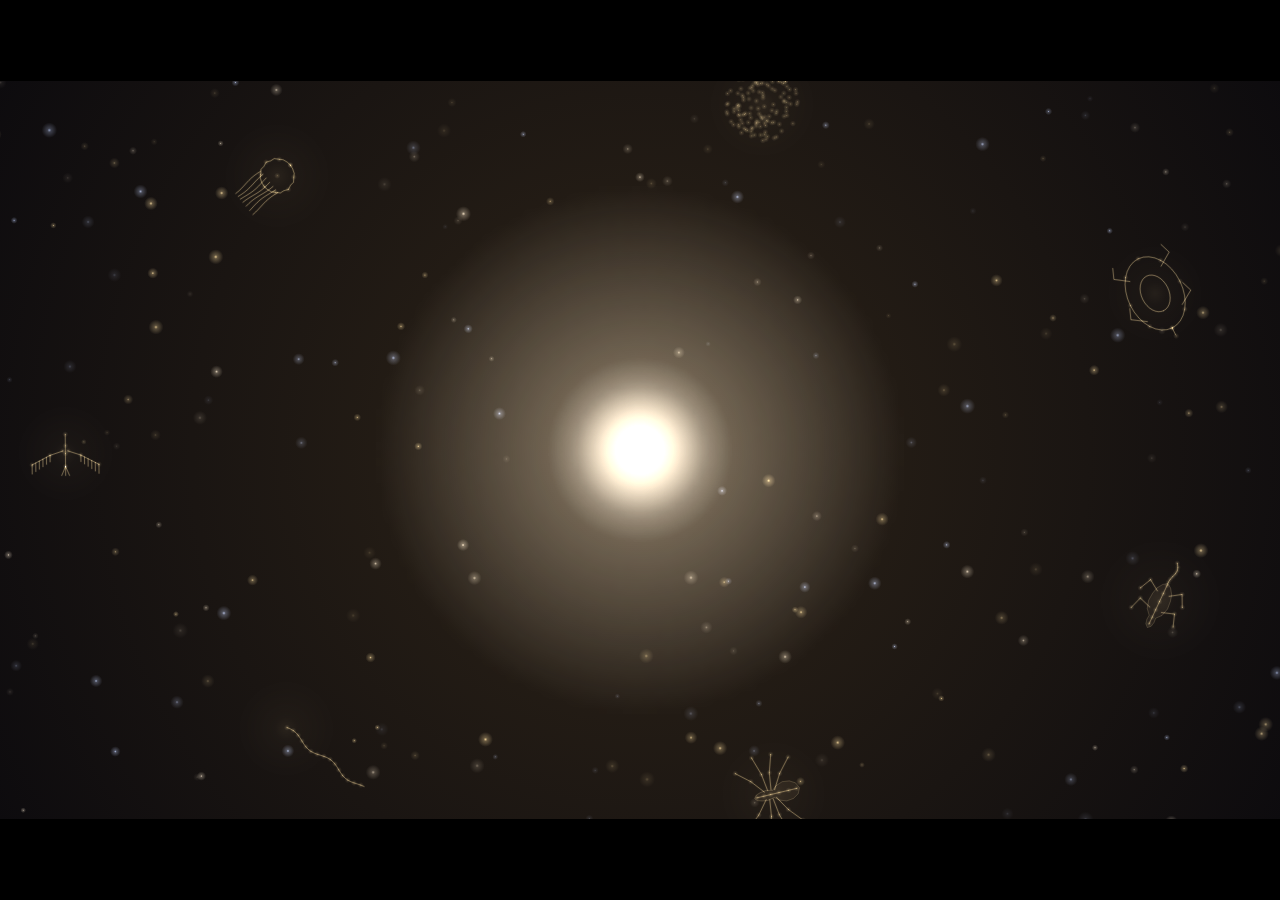
==== commit 3712e954: "v2.6 · point 2 : des colosses disputés En guerre ouverte, les bases d'ombre mûres (niveau 4) rongent" ====
--- a/index.html
+++ b/index.html
@@ -226,6 +226,7 @@
   <script src="src/core/colossus.js"></script>
   <script src="src/core/beasts.js"></script>
   <script src="src/core/allies.js"></script>
+  <script src="src/core/corruption.js"></script>
   <script src="src/core/lore.js"></script>
   <script src="src/core/renaissance.js"></script>
   <script src="src/core/sim.js"></script>
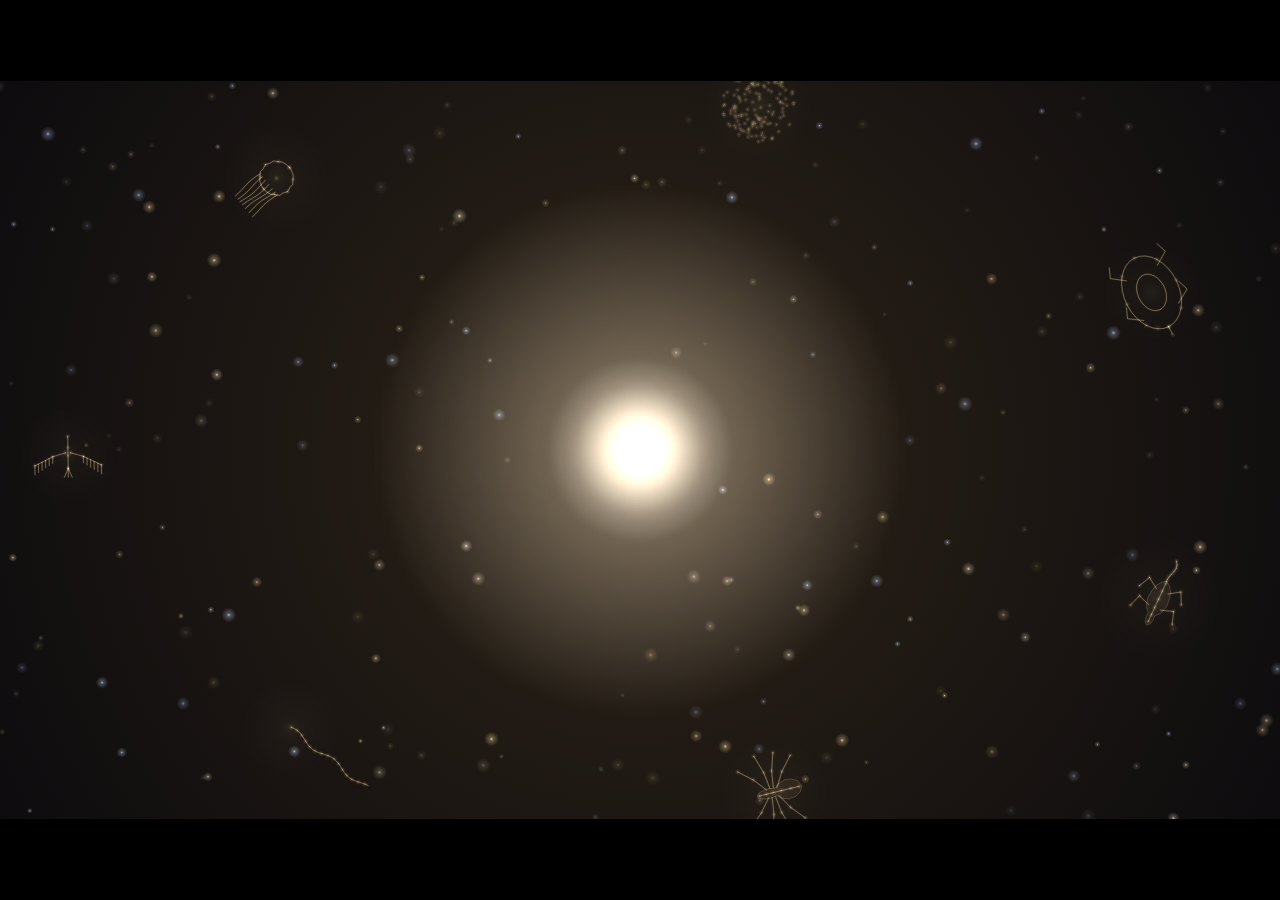
==== commit e2ca04a2: "v2.6 · point 3 : la vue stratégique Reculer au-delà du recul le plus large (molette, pincement, −) o" ====
--- a/index.html
+++ b/index.html
@@ -89,6 +89,7 @@
         <canvas id="map-canvas"></canvas>
         <div id="map-actions" class="map-actions" hidden>
           <div class="map-actions-head"><span id="exp-target"></span><button id="exp-close" type="button" aria-label="Fermer">×</button></div>
+          <div class="map-actions-row" id="map-orders" hidden></div>
           <div class="map-actions-row">
             <button id="exp-scouts" type="button">éclaireurs</button>
             <button id="exp-scholars" type="button" hidden>érudits</button>
@@ -101,7 +102,7 @@
       </div>
       <div id="map-legend" class="map-legend"></div>
       <div class="menu-actions">
-        <span class="version">régions explorées · M pour fermer</span>
+        <span class="version">vue stratégique · M, ou zoomer, pour revenir</span>
         <button id="map-close" type="button">fermer</button>
       </div>
     </div>
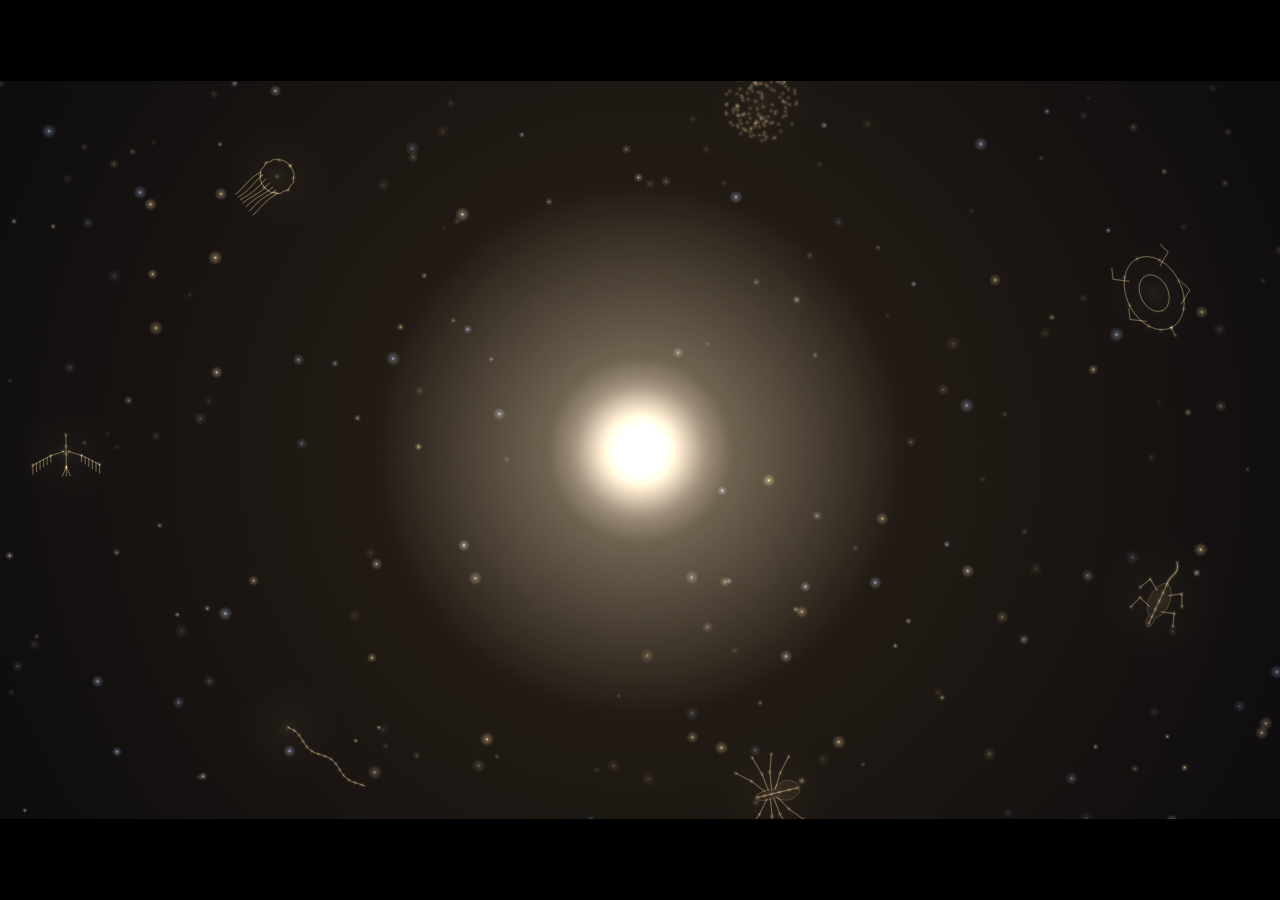
==== commit 99ce3dda: "v2.6 · point 4 : la guerre pendant l'absence, et une absence bien plus rapide Tout peut arriver : un" ====
--- a/index.html
+++ b/index.html
@@ -228,6 +228,7 @@
   <script src="src/core/beasts.js"></script>
   <script src="src/core/allies.js"></script>
   <script src="src/core/corruption.js"></script>
+  <script src="src/core/absence.js"></script>
   <script src="src/core/lore.js"></script>
   <script src="src/core/renaissance.js"></script>
   <script src="src/core/sim.js"></script>
